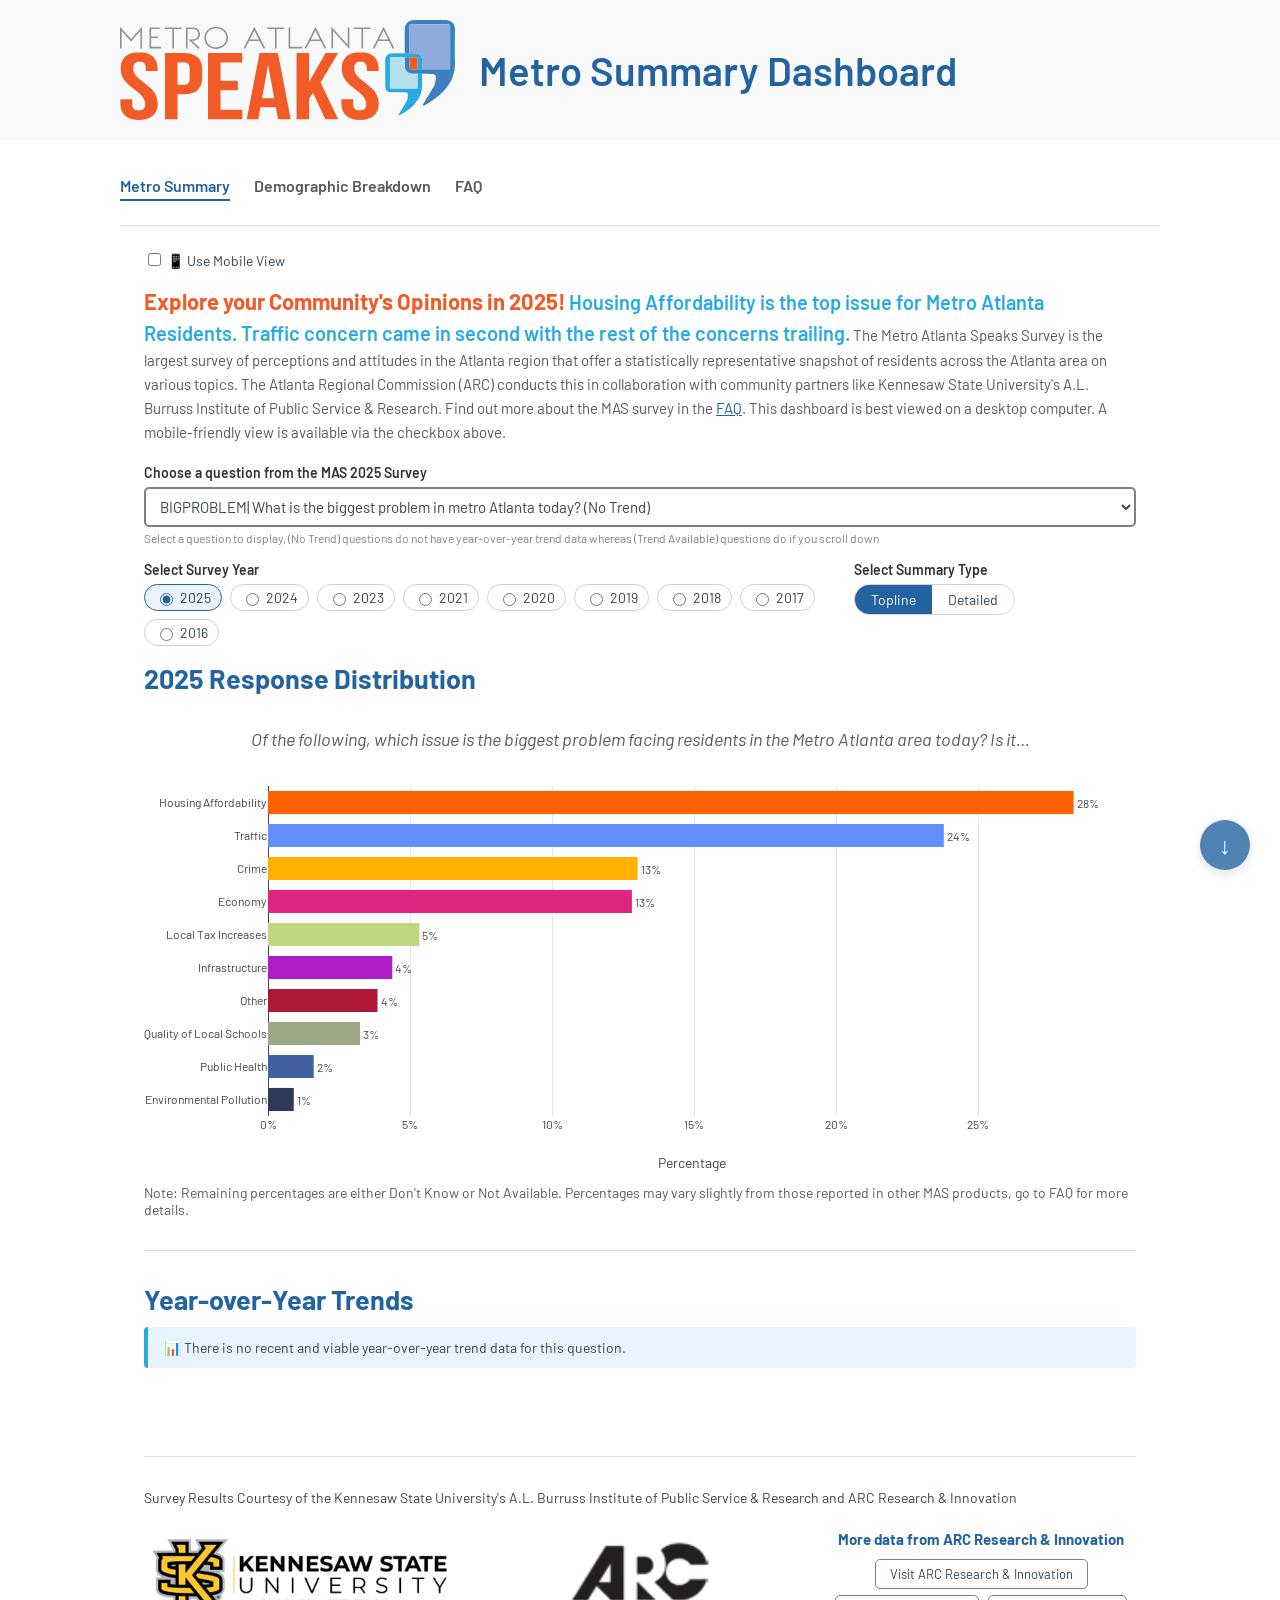
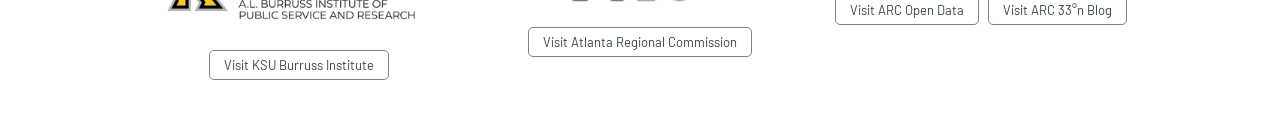
==== index.html @ c8fa8b80 "Initial hand-written static JS build of the MAS Dashboard (no Python/WASM at runtime) A third build " ====
<!doctype html>
<html lang="en">
<head>
<meta charset="utf-8">
<meta name="viewport" content="width=device-width, initial-scale=1">
<title>Metro Summary Dashboard | Metro Atlanta Speaks</title>
<link rel="icon" href="assets/metro-atl-speaks.svg">
<link rel="stylesheet" href="css/style.css">
</head>
<body>

<header class="site-header">
    <div class="site-header__inner">
        <div class="site-header__logo"><img src="assets/metro-atl-speaks.svg" alt="Metro Atlanta Speaks" width="350"></div>
        <h1 class="site-header__title">Metro Summary Dashboard</h1>
    </div>
</header>

<nav class="site-nav page-shell">
    <a href="index.html" class="active">Metro Summary</a>
    <a href="demographic_breakdown.html">Demographic Breakdown</a>
    <a href="faq.html">FAQ</a>
</nav>

<main class="page-shell">
    <div class="mobile-toggle-row">
        <label><input type="checkbox" id="mobile-toggle"> 📱 Use Mobile View</label>
    </div>

    <div class="intro-blurb">
        <span class="headline">Explore your Community's Opinions in 2025!</span>
        <span class="subline">Housing Affordability is the top issue for Metro Atlanta Residents. Traffic concern came in second with the rest of the concerns trailing.</span>
        <span class="fineprint">
            The Metro Atlanta Speaks Survey is the largest survey
            of perceptions and attitudes in the Atlanta region that offer a statistically representative snapshot of residents
            across the Atlanta area on various topics. The Atlanta Regional Commission (ARC) conducts this in collaboration with
            community partners like Kennesaw State University's A.L. Burruss Institute of Public Service &amp; Research. Find out more about
            the MAS survey in the <a href="faq.html">FAQ</a>.
            This dashboard is best viewed on a desktop computer. A mobile-friendly view is available via the checkbox above.
        </span>
    </div>

    <div class="question-select-wrap" id="question-picker-container"></div>

    <div class="controls-row">
        <div class="controls-row__years">
            <span class="field-label">Select Survey Year</span>
            <div id="year-radio-group" class="year-radio-group"></div>
        </div>
        <div class="controls-row__mode">
            <span class="field-label">Select Summary Type</span>
            <div id="mode-pills" class="mode-pills"></div>
        </div>
    </div>

    <h2 class="section-heading" id="response-dist-heading"></h2>
    <div id="response-dist-container"></div>
    <div class="section-caption">
        Note: Remaining percentages are either Don't Know or Not Available.
        Percentages may vary slightly from those reported in other MAS products, go to FAQ for more details.
    </div>

    <hr class="section-divider">

    <h2 class="section-heading">Year-over-Year Trends</h2>
    <div id="trend-container"></div>
</main>

<footer class="site-footer page-shell">
    <hr class="section-divider">
    <div class="site-footer__credit">
        Survey Results Courtesy of the Kennesaw State University's A.L. Burruss Institute of Public Service &amp; Research and ARC Research &amp; Innovation
    </div>
    <div class="site-footer__logos">
        <div class="site-footer__col">
            <img src="assets/Fw_ltnUt_400x400.png" alt="KSU Burruss Institute" width="300">
            <div><a class="link-button" href="https://www.kennesaw.edu/external-affairs/burruss-institute/index.php" target="_blank" rel="noopener">Visit KSU Burruss Institute</a></div>
        </div>
        <div class="site-footer__col">
            <img src="assets/arc-logo-black-trans.png" alt="Atlanta Regional Commission" width="200">
            <div><a class="link-button" href="https://atlantaregional.org/" target="_blank" rel="noopener">Visit Atlanta Regional Commission</a></div>
        </div>
        <div class="site-footer__col">
            <div class="site-footer__more-data">More data from ARC Research &amp; Innovation</div>
            <div>
                <a class="link-button" href="https://atlantaregional.org/what-we-do/research-and-data/" target="_blank" rel="noopener">Visit ARC Research &amp; Innovation</a>
                <a class="link-button" href="https://opendata.atlantaregional.org/" target="_blank" rel="noopener">Visit ARC Open Data</a>
                <a class="link-button" href="https://33n.atlantaregional.com/" target="_blank" rel="noopener">Visit ARC 33°n Blog</a>
            </div>
        </div>
    </div>
</footer>

<div class="scroll-indicator"></div>

<script src="https://cdn.plot.ly/plotly-2.35.2.min.js"></script>
<script src="js/data.js"></script>
<script src="js/state.js"></script>
<script src="js/charts.js"></script>
<script src="js/mobileViews.js"></script>
<script src="js/main.js"></script>
<script src="js/metroSummary.js"></script>
</body>
</html>
---- css/style.css ----
/* Shared site-wide styles -- ported from MAS_Dashboard_App/lib/chrome.py's
   injected <style> block and lib/mobile_views.py's inline HTML styles (the
   mobile card/list styles are reproduced here as real CSS classes instead
   of being generated as inline `style="..."` per element in JS, a
   simplification available here that Streamlit's markdown-based rendering
   didn't have). Colors/spacing/fonts are the same hand-tuned values as the
   server app; nothing here is a redesign. */

@import url('https://fonts.googleapis.com/css2?family=Barlow:wght@400;500;600;700&display=swap');

:root {
    --font-family: 'Barlow', sans-serif;
    --text-color: #36454F;       /* forced light-theme text color, matches .streamlit/config.toml */
    --bg-color: #ffffff;
    --heading-blue: #2364a0;     /* section headings: "Response Distribution", "Year-over-Year Trends", etc. */
    --title-font-color: #59595b; /* chart title / caption muted gray */
    --label-color: #333333;
    --track-color: #ececec;
    --border-gray: #808080;
    --grid-color: #e5e5e5;
    --header-bg: #f9f9f9;
}

* {
    box-sizing: border-box;
}

html, body {
    margin: 0;
    padding: 0;
    font-family: var(--font-family);
    color: var(--text-color);
    background: var(--bg-color);
}

a {
    color: var(--heading-blue);
}

.page-shell {
    max-width: 65rem;
    margin: 0 auto;
    padding: 0 1.5rem 3rem;
}

/* Demographic Breakdown ran a slightly wider column (68rem vs 65rem) in
   the server app -- preserved exactly, not unified. */
.page-shell--wide {
    max-width: 68rem;
}

/* --- Header --- */
.site-header {
    background-color: var(--header-bg);
    padding: 20px 0;
    margin-bottom: 1.5rem;
}

.site-header__inner {
    max-width: 68rem;
    margin: 0 auto;
    padding: 0 1.5rem;
    display: flex;
    align-items: center;
    gap: 1.5rem;
}

.site-header__logo img {
    height: 100px;
    width: auto;
    display: block;
}

.site-header__title {
    color: var(--heading-blue);
    font-size: 40px;
    font-weight: 600;
    margin: 0;
}

/* --- Nav --- */
.site-nav {
    display: flex;
    gap: 1.5rem;
    padding: 0.75rem 0 1.5rem;
    border-bottom: 1px solid #e0e0e0;
    margin-bottom: 1.5rem;
    flex-wrap: wrap;
}

.site-nav a {
    text-decoration: none;
    font-size: 16px;
    font-weight: 600;
    color: var(--title-font-color);
    padding-bottom: 4px;
    border-bottom: 2px solid transparent;
}

.site-nav a:hover {
    color: var(--heading-blue);
}

.site-nav a.active {
    color: var(--heading-blue);
    border-bottom-color: var(--heading-blue);
}

/* --- Intro blurb (Metro Summary only) --- */
.intro-blurb {
    line-height: 1.5;
    margin-bottom: 1.25rem;
}

.intro-blurb .headline {
    color: #F15B29;
    font-size: 22px;
    font-weight: bold;
}

.intro-blurb .subline {
    color: #29ABE2;
    font-size: 20px;
    font-weight: 600;
}

.intro-blurb .fineprint {
    color: var(--title-font-color);
    font-size: 15px;
    font-weight: 400;
}

/* --- Section headings --- */
.section-heading {
    color: var(--heading-blue);
    font-size: 27px;
    font-weight: bold;
    margin: 0 0 0.75rem;
}

.section-divider {
    border: none;
    border-top: 1px solid #e0e0e0;
    margin: 2rem 0;
}

.section-caption {
    color: var(--title-font-color);
    font-size: 14px;
    margin-top: 0.5rem;
}

.info-box {
    background: #e7f3fe;
    border-left: 4px solid #29ABE2;
    padding: 0.75rem 1rem;
    border-radius: 4px;
    font-size: 14px;
    margin-top: 0.75rem;
}

.warning-box {
    background: #fff6e5;
    border-left: 4px solid #eda100;
    padding: 0.75rem 1rem;
    border-radius: 4px;
    font-size: 14px;
    margin-top: 0.75rem;
}

.tip-box {
    font-size: 15px;
    margin-top: 0.75rem;
}

/* --- Controls row: question picker, year radio, Topline/Detailed pill --- */
.controls-row {
    display: flex;
    gap: 1.5rem;
    align-items: flex-start;
    margin-bottom: 1rem;
    flex-wrap: wrap;
}

.controls-row__years {
    flex: 3 1 320px;
}

.controls-row__mode {
    flex: 1 1 160px;
}

.field-label {
    font-size: 14px;
    font-weight: 600;
    color: var(--label-color);
    margin-bottom: 6px;
    display: block;
}

.question-select-wrap {
    margin-bottom: 1rem;
}

select.question-select {
    width: 100%;
    font-family: var(--font-family);
    font-size: 15px;
    padding: 8px 10px;
    border: 2px solid var(--border-gray);
    border-radius: 5px;
    background: white;
    color: var(--text-color);
}

.field-help {
    font-size: 12px;
    color: #808080;
    margin-top: 4px;
}

/* Year radio, rendered as a horizontal pill group (matches st.radio(horizontal=True)) */
.year-radio-group {
    display: flex;
    gap: 0.5rem;
    flex-wrap: wrap;
}

.year-radio-group label {
    display: inline-flex;
    align-items: center;
    gap: 4px;
    font-size: 14px;
    padding: 4px 10px;
    border: 1px solid #cfcfcf;
    border-radius: 16px;
    cursor: pointer;
    user-select: none;
}

.year-radio-group input[type="radio"] {
    accent-color: var(--heading-blue);
}

.year-radio-group label.selected {
    border-color: var(--heading-blue);
    background: #eaf3fb;
}

/* Topline/Detailed pill selector (mirrors st.pills) */
.mode-pills {
    display: inline-flex;
    border: 1px solid #cfcfcf;
    border-radius: 20px;
    overflow: hidden;
}

.mode-pills button {
    font-family: var(--font-family);
    font-size: 14px;
    padding: 6px 16px;
    border: none;
    background: white;
    color: var(--text-color);
    cursor: pointer;
}

.mode-pills button.selected {
    background: var(--heading-blue);
    color: white;
}

/* Demographic segmented control (mirrors st.segmented_control) */
.demo-segmented {
    display: flex;
    flex-wrap: wrap;
    gap: 6px;
    margin: 1rem 0;
}

.demo-segmented button {
    font-family: var(--font-family);
    font-size: 13px;
    padding: 6px 14px;
    border: 1px solid #cfcfcf;
    border-radius: 16px;
    background: white;
    color: var(--text-color);
    cursor: pointer;
}

.demo-segmented button.selected {
    background: var(--heading-blue);
    border-color: var(--heading-blue);
    color: white;
}

/* --- Chart container --- */
.chart-container {
    width: 100%;
}

/* --- Mobile: label-above-bar rows (ported from mobile_views._bar_row_html) --- */
.bar-row {
    margin-bottom: 14px;
}

.bar-row__label {
    font-size: 14px;
    color: var(--label-color);
    margin-bottom: 4px;
    line-height: 1.35;
}

.bar-row__track-wrap {
    display: flex;
    align-items: center;
    gap: 8px;
}

.bar-row__track {
    flex: 1 1 auto;
    background: var(--track-color);
    border-radius: 4px;
    height: 16px;
    overflow: hidden;
}

.bar-row__fill {
    height: 100%;
    border-radius: 4px;
}

.bar-row__pct {
    flex: 0 0 auto;
    font-size: 13px;
    font-weight: 600;
    color: var(--label-color);
    min-width: 36px;
    text-align: right;
}

/* Mobile topline list title (mirrors render_response_bar_list's italic caption) */
.mobile-topline-title {
    font-style: italic;
    color: var(--title-font-color);
    font-size: 16px;
    margin-bottom: 16px;
}

/* --- Mobile demographic cards (ported from mobile_views.render_demographic_card_list) --- */
.demo-card-heading {
    font-weight: 600;
    color: var(--heading-blue);
    font-size: 19px;
    line-height: 1.3;
}

.demo-card-subtitle {
    color: var(--title-font-color);
    font-size: 15px;
    margin-top: 4px;
    margin-bottom: 14px;
}

.demo-card {
    border: 1px solid #e0e0e0;
    border-radius: 8px;
    padding: 12px 14px;
    margin-bottom: 8px;
}

.demo-card.selected {
    border: 2px solid var(--title-font-color);
}

.demo-card__header {
    font-weight: 600;
    font-size: 15px;
    color: var(--label-color);
    margin-bottom: 10px;
}

.demo-card__button {
    width: 100%;
    font-family: var(--font-family);
    font-size: 14px;
    padding: 8px 10px;
    margin-top: 6px;
    border: 1px solid var(--heading-blue);
    border-radius: 5px;
    background: white;
    color: var(--heading-blue);
    cursor: pointer;
}

.demo-card__button:hover {
    background: #eaf3fb;
}

/* --- Mobile question picker (ported from mobile_views.render_question_picker) --- */
.mobile-qpicker {
    border: 1px solid #cfcfcf;
    border-radius: 6px;
    margin-bottom: 1rem;
}

.mobile-qpicker__summary {
    padding: 10px 12px;
    cursor: pointer;
    font-weight: 600;
    font-size: 14px;
    list-style: none;
}

.mobile-qpicker__summary::-webkit-details-marker {
    display: none;
}

.mobile-qpicker__body {
    padding: 0 12px 12px;
}

.mobile-qpicker__caption {
    font-size: 12px;
    color: #808080;
    margin-bottom: 6px;
}

.mobile-qpicker__option {
    width: 100%;
    text-align: left;
    font-family: var(--font-family);
    font-size: 14px;
    padding: 8px 10px;
    margin-bottom: 4px;
    border: 1px solid #e0e0e0;
    border-radius: 5px;
    background: white;
    color: var(--text-color);
    cursor: pointer;
}

.mobile-qpicker__option:disabled {
    background: #eaf3fb;
    border-color: var(--heading-blue);
    color: var(--heading-blue);
    cursor: default;
}

/* --- Mobile display-mode toggle --- */
.mobile-toggle-row {
    display: flex;
    align-items: center;
    gap: 8px;
    margin-bottom: 1rem;
    font-size: 14px;
}

/* --- Footer --- */
.site-footer {
    margin-top: 2.5rem;
}

.site-footer__credit {
    font-size: 14px;
    color: var(--text-color);
    margin-bottom: 1.5rem;
}

.site-footer__logos {
    display: flex;
    gap: 2rem;
    flex-wrap: wrap;
    justify-content: space-between;
}

.site-footer__col {
    flex: 1 1 220px;
    text-align: center;
}

.site-footer__col img {
    max-width: 100%;
    height: auto;
    margin-bottom: 0.75rem;
}

.link-button {
    display: inline-block;
    font-family: var(--font-family);
    font-size: 13px;
    padding: 6px 14px;
    margin: 3px;
    border: 1px solid var(--border-gray);
    border-radius: 5px;
    background: white;
    color: var(--text-color);
    text-decoration: none;
    cursor: pointer;
}

.link-button:hover {
    background: #f2f2f2;
}

.site-footer__more-data {
    color: var(--heading-blue);
    font-size: 15px;
    font-weight: bold;
    margin-bottom: 0.5rem;
}

/* --- Scroll indicator (purely decorative in the server app too -- the CSS
   rule shipped on every page, but no click handler was ever wired to it
   there either; ported as-is rather than "fixing" pre-existing dead code) --- */
.scroll-indicator {
    position: fixed;
    bottom: 30px;
    right: 30px;
    width: 50px;
    height: 50px;
    background-color: #2364a0;
    border-radius: 50%;
    display: flex;
    align-items: center;
    justify-content: center;
    z-index: 1000;
    box-shadow: 0 4px 12px rgba(0, 0, 0, 0.15);
    opacity: 0.8;
}

.scroll-indicator::before {
    content: "\2193";
    color: white;
    font-size: 24px;
    font-weight: bold;
}

/* --- FAQ page --- */
.faq-item {
    border: 1px solid #e0e0e0;
    border-radius: 6px;
    margin-bottom: 10px;
}

.faq-item__summary {
    padding: 12px 14px;
    cursor: pointer;
    font-weight: 600;
    font-size: 15px;
    list-style: none;
}

.faq-item__summary::-webkit-details-marker {
    display: none;
}

.faq-item__body {
    padding: 0 14px 14px;
    font-size: 14px;
    line-height: 1.6;
    white-space: pre-line;
}

/* --- Loading / empty states --- */
.loading-note {
    color: var(--title-font-color);
    font-size: 14px;
    padding: 2rem 0;
}

@media (max-width: 768px) {
    .site-header__logo img {
        height: 60px;
    }
    .site-header__title {
        font-size: 26px;
    }
    .page-shell, .page-shell--wide {
        padding: 0 1rem 2rem;
    }
    .site-footer__logos {
        flex-direction: column;
    }
}
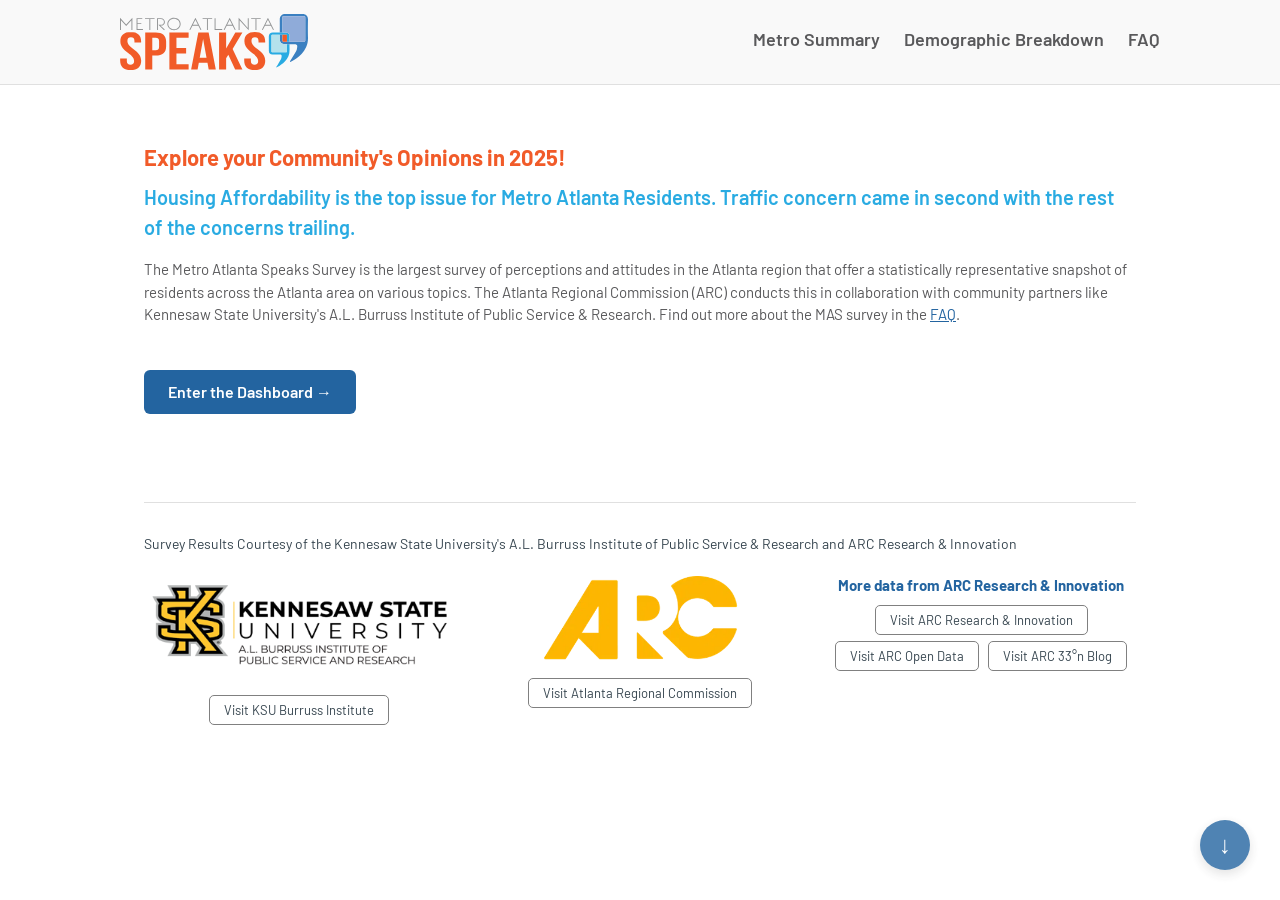
==== commit 93e19b4a: "first iteration launch test" ====
--- a/index.html
+++ b/index.html
@@ -3,7 +3,7 @@
 <head>
 <meta charset="utf-8">
 <meta name="viewport" content="width=device-width, initial-scale=1">
-<title>Metro Summary Dashboard | Metro Atlanta Speaks</title>
+<title>Metro Atlanta Speaks</title>
 <link rel="icon" href="assets/metro-atl-speaks.svg">
 <link rel="stylesheet" href="css/style.css">
 </head>
@@ -11,22 +11,18 @@
 
 <header class="site-header">
     <div class="site-header__inner">
-        <div class="site-header__logo"><img src="assets/metro-atl-speaks.svg" alt="Metro Atlanta Speaks" width="350"></div>
-        <h1 class="site-header__title">Metro Summary Dashboard</h1>
+        <a class="site-header__logo" href="index.html"><img src="assets/metro-atl-speaks.svg" alt="Metro Atlanta Speaks" width="350"></a>
+        <input type="checkbox" id="nav-toggle" class="nav-toggle-checkbox">
+        <label for="nav-toggle" class="nav-toggle-btn" aria-label="Open menu"><span></span><span></span><span></span></label>
+        <nav class="site-nav">
+            <a href="metro_summary.html">Metro Summary</a>
+            <a href="demographic_breakdown.html">Demographic Breakdown</a>
+            <a href="faq.html">FAQ</a>
+        </nav>
     </div>
 </header>
 
-<nav class="site-nav page-shell">
-    <a href="index.html" class="active">Metro Summary</a>
-    <a href="demographic_breakdown.html">Demographic Breakdown</a>
-    <a href="faq.html">FAQ</a>
-</nav>
-
-<main class="page-shell">
-    <div class="mobile-toggle-row">
-        <label><input type="checkbox" id="mobile-toggle"> 📱 Use Mobile View</label>
-    </div>
-
+<main class="page-shell splash-shell">
     <div class="intro-blurb">
         <span class="headline">Explore your Community's Opinions in 2025!</span>
         <span class="subline">Housing Affordability is the top issue for Metro Atlanta Residents. Traffic concern came in second with the rest of the concerns trailing.</span>
@@ -35,35 +31,11 @@
             of perceptions and attitudes in the Atlanta region that offer a statistically representative snapshot of residents
             across the Atlanta area on various topics. The Atlanta Regional Commission (ARC) conducts this in collaboration with
             community partners like Kennesaw State University's A.L. Burruss Institute of Public Service &amp; Research. Find out more about
-            the MAS survey in the <a href="faq.html">FAQ</a>.
-            This dashboard is best viewed on a desktop computer. A mobile-friendly view is available via the checkbox above.
+            the MAS survey in the <a href="faq.html">FAQ</a>.<span id="splash-mobile-note"></span>
         </span>
     </div>
 
-    <div class="question-select-wrap" id="question-picker-container"></div>
-
-    <div class="controls-row">
-        <div class="controls-row__years">
-            <span class="field-label">Select Survey Year</span>
-            <div id="year-radio-group" class="year-radio-group"></div>
-        </div>
-        <div class="controls-row__mode">
-            <span class="field-label">Select Summary Type</span>
-            <div id="mode-pills" class="mode-pills"></div>
-        </div>
-    </div>
-
-    <h2 class="section-heading" id="response-dist-heading"></h2>
-    <div id="response-dist-container"></div>
-    <div class="section-caption">
-        Note: Remaining percentages are either Don't Know or Not Available.
-        Percentages may vary slightly from those reported in other MAS products, go to FAQ for more details.
-    </div>
-
-    <hr class="section-divider">
-
-    <h2 class="section-heading">Year-over-Year Trends</h2>
-    <div id="trend-container"></div>
+    <a class="splash-cta" href="metro_summary.html">Enter the Dashboard &rarr;</a>
 </main>
 
 <footer class="site-footer page-shell">
@@ -77,7 +49,7 @@
             <div><a class="link-button" href="https://www.kennesaw.edu/external-affairs/burruss-institute/index.php" target="_blank" rel="noopener">Visit KSU Burruss Institute</a></div>
         </div>
         <div class="site-footer__col">
-            <img src="assets/arc-logo-black-trans.png" alt="Atlanta Regional Commission" width="200">
+            <img src="assets/arc-logo-yellow-trans.png" alt="Atlanta Regional Commission" width="200">
             <div><a class="link-button" href="https://atlantaregional.org/" target="_blank" rel="noopener">Visit Atlanta Regional Commission</a></div>
         </div>
         <div class="site-footer__col">
@@ -91,14 +63,10 @@
     </div>
 </footer>
 
-<div class="scroll-indicator"></div>
+<button type="button" class="scroll-indicator" aria-label="Scroll down"></button>
 
-<script src="https://cdn.plot.ly/plotly-2.35.2.min.js"></script>
-<script src="js/data.js"></script>
 <script src="js/state.js"></script>
-<script src="js/charts.js"></script>
-<script src="js/mobileViews.js"></script>
-<script src="js/main.js"></script>
-<script src="js/metroSummary.js"></script>
+<script src="js/splash.js"></script>
+<script src="js/scrollIndicator.js"></script>
 </body>
 </html>
--- a/css/style.css
+++ b/css/style.css
@@ -19,6 +19,8 @@
     --border-gray: #808080;
     --grid-color: #e5e5e5;
     --header-bg: #f9f9f9;
+    --card-bg: #f9f6f0;          /* off-white chart-card background */
+    --card-border: #efe9db;
 }
 
 * {
@@ -49,10 +51,14 @@
     max-width: 68rem;
 }
 
-/* --- Header --- */
+/* --- Header: logo and nav share one bar, like a typical webpage header.
+   The page's own heading (e.g. "Metro Summary Dashboard") lives in the
+   content area below as .page-title, not in this bar. --- */
 .site-header {
+    position: relative;
     background-color: var(--header-bg);
-    padding: 20px 0;
+    border-bottom: 1px solid #e0e0e0;
+    padding: 14px 0;
     margin-bottom: 1.5rem;
 }
 
@@ -62,35 +68,53 @@
     padding: 0 1.5rem;
     display: flex;
     align-items: center;
-    gap: 1.5rem;
+    justify-content: space-between;
+    gap: 1rem 1.5rem;
+    flex-wrap: wrap;
+}
+
+.site-header__logo {
+    display: inline-flex;
 }
 
 .site-header__logo img {
-    height: 100px;
+    height: 56px;
     width: auto;
     display: block;
 }
 
-.site-header__title {
+/* --- Nav (sits inline with the logo inside .site-header__inner on
+   desktop; becomes a hamburger-triggered dropdown on mobile -- see the
+   max-width:768px block below). The checkbox/label pair is a pure-CSS
+   toggle (no JS): the checkbox is invisible, the label is the visible
+   hamburger button, and `:checked ~ .site-nav` reveals the panel. This
+   keeps the menu working even on faq.html, which loads no JS at all. --- */
+.nav-toggle-checkbox {
+    display: none;
+}
+
+.nav-toggle-btn {
+    display: none;
+}
+
+.site-nav {
+    display: flex;
+    gap: 1.5rem;
+    flex-wrap: wrap;
+}
+
+/* --- Page title (moved out of the header bar; renders below it, at the
+   top of each page's own content area) --- */
+.page-title {
     color: var(--heading-blue);
-    font-size: 40px;
+    font-size: 34px;
     font-weight: 600;
-    margin: 0;
-}
-
-/* --- Nav --- */
-.site-nav {
-    display: flex;
-    gap: 1.5rem;
-    padding: 0.75rem 0 1.5rem;
-    border-bottom: 1px solid #e0e0e0;
-    margin-bottom: 1.5rem;
-    flex-wrap: wrap;
+    margin: 0 0 1.25rem;
 }
 
 .site-nav a {
     text-decoration: none;
-    font-size: 16px;
+    font-size: 18px;
     font-weight: 600;
     color: var(--title-font-color);
     padding-bottom: 4px;
@@ -106,25 +130,33 @@
     border-bottom-color: var(--heading-blue);
 }
 
-/* --- Intro blurb (Metro Summary only) --- */
+/* --- Intro blurb (splash page only): headline / subline / fineprint each
+   get their own line instead of running together as one paragraph, so
+   the hierarchy (hook -> key stat -> supporting detail) actually reads
+   as one. --- */
 .intro-blurb {
     line-height: 1.5;
     margin-bottom: 1.25rem;
 }
 
 .intro-blurb .headline {
+    display: block;
     color: #F15B29;
     font-size: 22px;
     font-weight: bold;
 }
 
 .intro-blurb .subline {
+    display: block;
+    margin-top: 0.5rem;
     color: #29ABE2;
     font-size: 20px;
     font-weight: 600;
 }
 
 .intro-blurb .fineprint {
+    display: block;
+    margin-top: 1rem;
     color: var(--title-font-color);
     font-size: 15px;
     font-weight: 400;
@@ -145,7 +177,7 @@
 }
 
 .section-caption {
-    color: var(--title-font-color);
+    color: #8a8a8a;
     font-size: 14px;
     margin-top: 0.5rem;
 }
@@ -183,16 +215,20 @@
 }
 
 .controls-row__years {
-    flex: 3 1 320px;
-}
-
+    flex: 1 1 320px;
+}
+
+/* Sized to its own content (not stretched) so the year pills get all the
+   leftover row width instead of splitting it evenly -- pushes this
+   column to sit further right, with just enough room for the pill toggle
+   itself, which lets a full year range (e.g. 2016-2025) fit on one line. */
 .controls-row__mode {
-    flex: 1 1 160px;
+    flex: 0 0 auto;
 }
 
 .field-label {
     font-size: 14px;
-    font-weight: 600;
+    font-weight: 500;
     color: var(--label-color);
     margin-bottom: 6px;
     display: block;
@@ -202,49 +238,209 @@
     margin-bottom: 1rem;
 }
 
-select.question-select {
+/* --- Custom desktop question picker (questionPicker.js) -- replaces a
+   native <select> so the category badge, question text, and trend label
+   can each be individually colored/styled, which no browser allows
+   inside a native <option>. The closed button and every option row share
+   one 3-column grid, so all three pieces start at the same x position
+   everywhere, closed state included. --- */
+.qpicker {
+    position: relative;
+}
+
+.qpicker__button {
+    display: flex;
+    align-items: center;
+    justify-content: space-between;
+    gap: 10px;
     width: 100%;
     font-family: var(--font-family);
-    font-size: 15px;
     padding: 8px 10px;
     border: 2px solid var(--border-gray);
     border-radius: 5px;
     background: white;
     color: var(--text-color);
-}
-
-.field-help {
-    font-size: 12px;
-    color: #808080;
-    margin-top: 4px;
-}
-
-/* Year radio, rendered as a horizontal pill group (matches st.radio(horizontal=True)) */
-.year-radio-group {
-    display: flex;
-    gap: 0.5rem;
-    flex-wrap: wrap;
-}
-
-.year-radio-group label {
+    cursor: pointer;
+    text-align: left;
+}
+
+.qpicker__button-row,
+.qpicker__option {
+    display: grid;
+    grid-template-columns: 150px 1fr 118px;
+    align-items: center;
+    column-gap: 10px;
+    width: 100%;
+}
+
+.qpicker__chevron {
+    flex: 0 0 auto;
+    font-size: 11px;
+    color: var(--title-font-color);
+}
+
+.qpicker__panel {
+    position: absolute;
+    top: calc(100% + 4px);
+    left: 0;
+    right: 0;
+    max-height: 420px;
+    overflow-y: auto;
+    background: white;
+    border: 1px solid #cfcfcf;
+    border-radius: 6px;
+    box-shadow: 0 8px 24px rgba(0, 0, 0, 0.15);
+    z-index: 500;
+    padding: 4px;
+}
+
+.qpicker__option {
+    font-family: var(--font-family);
+    padding: 8px;
+    border: none;
+    border-radius: 5px;
+    background: none;
+    color: var(--text-color);
+    cursor: pointer;
+    text-align: left;
+}
+
+.qpicker__option:hover,
+.qpicker__option:focus {
+    background: #eaf3fb;
+    outline: none;
+}
+
+.qpicker__option.selected {
+    background: #eaf3fb;
+}
+
+.qpicker-category {
     display: inline-flex;
     align-items: center;
     gap: 4px;
+    width: fit-content;
+    max-width: 100%;
+    font-size: 12px;
+    font-weight: 700;
+    letter-spacing: 0.01em;
+    padding: 3px 8px;
+    border-radius: 10px;
+    white-space: nowrap;
+    overflow: hidden;
+    text-overflow: ellipsis;
+}
+
+.qpicker-question {
+    font-size: 14px;
+    color: var(--text-color);
+    line-height: 1.35;
+}
+
+.qpicker-trend {
+    font-size: 12px;
+    text-align: right;
+    white-space: nowrap;
+}
+
+.qpicker-trend--available {
+    color: #15803d;
+    font-weight: 600;
+}
+
+.qpicker-trend--none {
+    color: #9ca3af;
+    font-style: italic;
+}
+
+/* --- Inline help tooltip: a small "?" icon next to a field label whose
+   hover/focus popup carries the text Streamlit used to show via each
+   widget's `help=` parameter (a native little (?) affordance next to the
+   label, no static caption taking up permanent page space). --- */
+.help-icon {
+    position: relative;
+    display: inline-flex;
+    align-items: center;
+    justify-content: center;
+    width: 15px;
+    height: 15px;
+    margin-left: 6px;
+    border-radius: 50%;
+    background: #b0b0b0;
+    color: white;
+    font-size: 10px;
+    font-weight: 700;
+    line-height: 1;
+    cursor: help;
+    vertical-align: middle;
+}
+
+.help-icon:hover,
+.help-icon:focus {
+    background: var(--heading-blue);
+    outline: none;
+}
+
+.help-icon__tooltip {
+    display: none;
+    position: absolute;
+    left: 50%;
+    bottom: calc(100% + 8px);
+    transform: translateX(-50%);
+    width: max-content;
+    max-width: 260px;
+    background: #333333;
+    color: white;
+    font-size: 12px;
+    font-weight: 400;
+    line-height: 1.45;
+    text-align: left;
+    padding: 8px 10px;
+    border-radius: 6px;
+    box-shadow: 0 4px 14px rgba(0, 0, 0, 0.25);
+    z-index: 500;
+    pointer-events: none;
+}
+
+.help-icon__tooltip::after {
+    content: "";
+    position: absolute;
+    top: 100%;
+    left: 50%;
+    transform: translateX(-50%);
+    border: 5px solid transparent;
+    border-top-color: #333333;
+}
+
+.help-icon:hover .help-icon__tooltip,
+.help-icon:focus .help-icon__tooltip {
+    display: block;
+}
+
+/* Year selector -- plain colored buttons, same look as .demo-segmented's
+   demographic buttons (solid blue when selected) rather than radio
+   inputs inside pill-shaped labels. */
+.year-radio-group {
+    display: flex;
+    gap: 0.5rem;
+    flex-wrap: wrap;
+}
+
+.year-radio-group button {
+    font-family: var(--font-family);
     font-size: 14px;
     padding: 4px 10px;
     border: 1px solid #cfcfcf;
     border-radius: 16px;
-    cursor: pointer;
-    user-select: none;
-}
-
-.year-radio-group input[type="radio"] {
-    accent-color: var(--heading-blue);
-}
-
-.year-radio-group label.selected {
+    background: white;
+    color: var(--text-color);
+    cursor: pointer;
+}
+
+.year-radio-group button.selected {
+    background: var(--heading-blue);
     border-color: var(--heading-blue);
-    background: #eaf3fb;
+    color: white;
 }
 
 /* Topline/Detailed pill selector (mirrors st.pills) */
@@ -268,6 +464,97 @@
 .mode-pills button.selected {
     background: var(--heading-blue);
     color: white;
+}
+
+/* --- Crosstab card header row: the "Response by X Demographic (Year)"
+   heading plus the stacked/small-multiples view toggle, side by side. --- */
+.crosstab-card__header {
+    display: flex;
+    align-items: center;
+    justify-content: space-between;
+    flex-wrap: wrap;
+    gap: 0.5rem 0.75rem;
+}
+
+.crosstab-card__header .section-heading {
+    margin: 0;
+}
+
+/* A true sliding-switch look: one rounded track holding both labels, with
+   a persistent thumb element that slides between them (positioned by JS in
+   demographicBreakdown.js -- its left/width are set to match whichever
+   button is currently selected, and this transition is what makes it slide
+   rather than snap). The whole track has a single click handler (see
+   switchChartView() in demographicBreakdown.js) so clicking anywhere in it
+   -- not just precisely on the unselected label -- toggles the view, same
+   as a real switch. */
+.chart-view-toggle {
+    position: relative;
+    display: inline-flex;
+    flex: 0 0 auto;
+    gap: 2px;
+    padding: 3px;
+    background: var(--border-gray);
+    border-radius: 18px;
+    cursor: pointer;
+}
+
+.chart-view-toggle__thumb {
+    position: absolute;
+    top: 3px;
+    bottom: 3px;
+    left: 3px;
+    width: 0;
+    background: white;
+    border-radius: 15px;
+    transition: left 0.25s ease, width 0.25s ease;
+}
+
+.chart-view-toggle button {
+    position: relative;
+    z-index: 1;
+    font-family: var(--font-family);
+    font-size: 13px;
+    font-weight: 600;
+    padding: 6px 14px;
+    border: none;
+    border-radius: 15px;
+    background: transparent;
+    color: rgba(255, 255, 255, 0.85);
+    cursor: pointer;
+    transition: color 0.2s ease;
+}
+
+.chart-view-toggle button.selected {
+    color: var(--border-gray);
+}
+
+/* Crossfade + gentle scale applied to the crosstab chart when switching
+   between stacked and small-multiples (see switchChartView()). Plotly's
+   two layouts are structurally too different (one shared axis vs. N
+   independent subplot axes) to literally morph bar-by-bar, so this fakes
+   the "expanding apart" / "combining back together" feel with a fade-out
+   -> swap -> fade-in instead of an instant cut. */
+#crosstab-container {
+    transition: opacity 0.18s ease, transform 0.18s ease;
+}
+
+#crosstab-container.chart-transition-exit {
+    opacity: 0;
+    transform: scale(0.97);
+}
+
+#crosstab-container.chart-transition-enter {
+    opacity: 0;
+    transform: scale(1.03);
+}
+
+/* Small multiples can be wider than the card (one panel per response
+   category) -- scrolls horizontally within the card instead of squeezing
+   every panel down to illegibility. */
+.small-multiples-scroll {
+    overflow-x: auto;
+    padding-bottom: 6px;
 }
 
 /* Demographic segmented control (mirrors st.segmented_control) */
@@ -300,6 +587,25 @@
     width: 100%;
 }
 
+/* --- Chart card: the off-white panel behind a section's heading, its
+   chart (Plotly charts render with a transparent background so this
+   shows through -- see charts.js), and its "Note:" caption together, so
+   they read as one unit instead of the chart alone having a backdrop.
+   :empty covers containers (like #historical-container) that are
+   sometimes cleared to nothing -- an empty card would otherwise show as
+   a floating blank box. --- */
+.chart-card {
+    background: var(--card-bg);
+    border: 1px solid var(--card-border);
+    border-radius: 10px;
+    padding: 1.5rem;
+    margin-bottom: 1.5rem;
+}
+
+.chart-card:empty {
+    display: none;
+}
+
 /* --- Mobile: label-above-bar rows (ported from mobile_views._bar_row_html) --- */
 .bar-row {
     margin-bottom: 14px;
@@ -358,7 +664,8 @@
 
 .demo-card-subtitle {
     color: var(--title-font-color);
-    font-size: 15px;
+    font-style: italic;
+    font-size: 16px;
     margin-top: 4px;
     margin-bottom: 14px;
 }
@@ -408,13 +715,38 @@
 .mobile-qpicker__summary {
     padding: 10px 12px;
     cursor: pointer;
-    font-weight: 600;
     font-size: 14px;
     list-style: none;
+    display: flex;
+    align-items: center;
+    justify-content: space-between;
+    gap: 8px;
+}
+
+/* The current selection's stacked rows need to fill the row (not
+   shrink-wrap to their own content) so the chevron sits at the true
+   right edge and long question text wraps instead of getting squeezed. */
+.mobile-qpicker__summary .mobile-qpicker__option-rows {
+    flex: 1 1 auto;
+    min-width: 0;
 }
 
 .mobile-qpicker__summary::-webkit-details-marker {
     display: none;
+}
+
+/* Down-arrow affordance so this reads as a dropdown -- flips to point up
+   once expanded (details[open], native to <details>/<summary>). */
+.mobile-qpicker__summary::after {
+    content: "\25BC";
+    flex: 0 0 auto;
+    font-size: 11px;
+    color: var(--title-font-color);
+    transition: transform 0.2s ease;
+}
+
+.mobile-qpicker[open] > .mobile-qpicker__summary::after {
+    transform: rotate(180deg);
 }
 
 .mobile-qpicker__body {
@@ -432,7 +764,7 @@
     text-align: left;
     font-family: var(--font-family);
     font-size: 14px;
-    padding: 8px 10px;
+    padding: 10px;
     margin-bottom: 4px;
     border: 1px solid #e0e0e0;
     border-radius: 5px;
@@ -448,13 +780,46 @@
     cursor: default;
 }
 
-/* --- Mobile display-mode toggle --- */
-.mobile-toggle-row {
-    display: flex;
-    align-items: center;
-    gap: 8px;
-    margin-bottom: 1rem;
-    font-size: 14px;
+/* Category badge / question / trend label stacked one per line -- a
+   phone screen isn't wide enough for the desktop dropdown's fixed
+   3-column layout (questionPicker.js), so each piece gets its own row
+   instead. A flex column blockifies its children regardless of their own
+   display type, so the shared .qpicker-category/-question/-trend spans
+   (built for that grid) stack correctly here with no changes to them. */
+.mobile-qpicker__option-rows {
+    display: flex;
+    flex-direction: column;
+    gap: 4px;
+}
+
+.mobile-qpicker__option-rows .qpicker-trend {
+    text-align: left;
+}
+
+/* --- Splash page (index.html): just the intro blurb plus a CTA into the
+   dashboard. The mobile "best viewed on desktop" note used to be a
+   dismissible popup shown on the dashboard pages; it now lives inline at
+   the end of this blurb instead (see splash.js), so there's no popup
+   markup/CSS anymore. --- */
+.splash-shell {
+    padding-top: 2rem;
+}
+
+.splash-cta {
+    display: inline-block;
+    margin-top: 1.5rem;
+    font-family: var(--font-family);
+    font-size: 16px;
+    font-weight: 600;
+    padding: 12px 24px;
+    border-radius: 6px;
+    background: var(--heading-blue);
+    color: white;
+    text-decoration: none;
+}
+
+.splash-cta:hover {
+    background: #1c5488;
 }
 
 /* --- Footer --- */
@@ -511,15 +876,19 @@
     margin-bottom: 0.5rem;
 }
 
-/* --- Scroll indicator (purely decorative in the server app too -- the CSS
-   rule shipped on every page, but no click handler was ever wired to it
-   there either; ported as-is rather than "fixing" pre-existing dead code) --- */
+/* --- Scroll indicator: was purely decorative in the server app (a CSS
+   rule shipped on every page with no click handler ever wired to it
+   there); this build makes it a real button -- click scrolls the page
+   down about one screen, then it fades out and removes itself (see
+   js/scrollIndicator.js, loaded on every page). --- */
 .scroll-indicator {
     position: fixed;
     bottom: 30px;
     right: 30px;
     width: 50px;
     height: 50px;
+    border: none;
+    padding: 0;
     background-color: #2364a0;
     border-radius: 50%;
     display: flex;
@@ -528,6 +897,18 @@
     z-index: 1000;
     box-shadow: 0 4px 12px rgba(0, 0, 0, 0.15);
     opacity: 0.8;
+    cursor: pointer;
+    transition: opacity 0.3s ease, transform 0.3s ease;
+}
+
+.scroll-indicator:hover {
+    opacity: 1;
+}
+
+.scroll-indicator.is-hiding {
+    opacity: 0;
+    transform: scale(0.8);
+    pointer-events: none;
 }
 
 .scroll-indicator::before {
@@ -550,10 +931,29 @@
     font-weight: 600;
     font-size: 15px;
     list-style: none;
+    display: flex;
+    align-items: center;
+    justify-content: space-between;
+    gap: 8px;
 }
 
 .faq-item__summary::-webkit-details-marker {
     display: none;
+}
+
+/* Down-arrow affordance -- same pattern as .mobile-qpicker__summary --
+   so it's clear each question is expandable, and flips to point up once
+   a question is open (details[open], native to <details>/<summary>). */
+.faq-item__summary::after {
+    content: "\25BC";
+    flex: 0 0 auto;
+    font-size: 11px;
+    color: var(--title-font-color);
+    transition: transform 0.2s ease;
+}
+
+.faq-item[open] > .faq-item__summary::after {
+    transform: rotate(180deg);
 }
 
 .faq-item__body {
@@ -572,9 +972,9 @@
 
 @media (max-width: 768px) {
     .site-header__logo img {
-        height: 60px;
-    }
-    .site-header__title {
+        height: 42px;
+    }
+    .page-title {
         font-size: 26px;
     }
     .page-shell, .page-shell--wide {
@@ -583,4 +983,69 @@
     .site-footer__logos {
         flex-direction: column;
     }
-}
+
+    /* Hamburger button replaces the horizontal nav row, which was
+       wrapping to two lines on narrow phone screens. */
+    .nav-toggle-btn {
+        display: flex;
+        flex-direction: column;
+        justify-content: center;
+        gap: 5px;
+        width: 32px;
+        height: 32px;
+        padding: 0;
+        border: none;
+        background: none;
+        cursor: pointer;
+    }
+
+    .nav-toggle-btn span {
+        display: block;
+        height: 2px;
+        background: var(--label-color);
+        border-radius: 2px;
+        transition: transform 0.2s ease, opacity 0.2s ease;
+    }
+
+    /* Collapsed by default; opens as a dropdown panel below the header
+       bar (not pushing content down) when the checkbox is checked. */
+    .site-nav {
+        display: none;
+        position: absolute;
+        top: 100%;
+        left: 0;
+        right: 0;
+        flex-direction: column;
+        gap: 0;
+        background: var(--header-bg);
+        border-top: 1px solid #e0e0e0;
+        border-bottom: 1px solid #e0e0e0;
+        box-shadow: 0 8px 16px rgba(0, 0, 0, 0.1);
+        padding: 0.25rem 1rem;
+    }
+
+    .nav-toggle-checkbox:checked ~ .site-nav {
+        display: flex;
+    }
+
+    .site-nav a {
+        font-size: 16px;
+        padding: 0.9rem 0;
+        border-bottom: 1px solid #ececec;
+    }
+
+    .site-nav a:last-child {
+        border-bottom: none;
+    }
+
+    /* Hamburger -> X when the panel is open. */
+    .nav-toggle-checkbox:checked ~ .nav-toggle-btn span:nth-child(1) {
+        transform: translateY(7px) rotate(45deg);
+    }
+    .nav-toggle-checkbox:checked ~ .nav-toggle-btn span:nth-child(2) {
+        opacity: 0;
+    }
+    .nav-toggle-checkbox:checked ~ .nav-toggle-btn span:nth-child(3) {
+        transform: translateY(-7px) rotate(-45deg);
+    }
+}
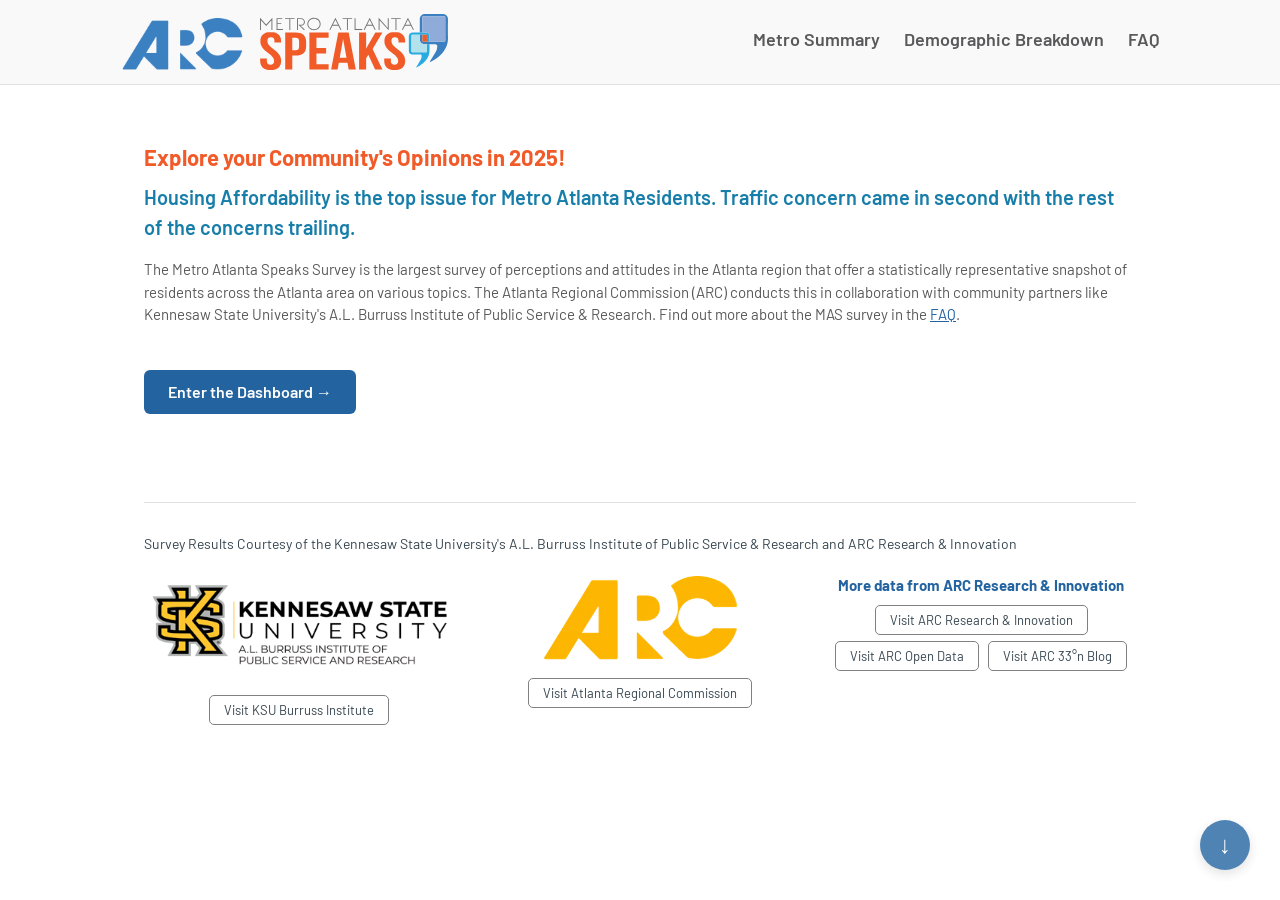
==== commit fc1274aa: "fixed bugs for tooltips, made colors accessible, and added tooltips to mobile for linecharts, added " ====
--- a/index.html
+++ b/index.html
@@ -11,7 +11,10 @@
 
 <header class="site-header">
     <div class="site-header__inner">
-        <a class="site-header__logo" href="index.html"><img src="assets/metro-atl-speaks.svg" alt="Metro Atlanta Speaks" width="350"></a>
+        <div class="site-header__brand">
+            <a class="site-header__arc-logo" href="https://atlantaregional.org/" target="_blank" rel="noopener"><img src="assets/arc-logo-blue-trans.png" alt="Atlanta Regional Commission"></a>
+            <a class="site-header__logo" href="index.html"><img src="assets/metro-atl-speaks.svg" alt="Metro Atlanta Speaks" width="350"></a>
+        </div>
         <input type="checkbox" id="nav-toggle" class="nav-toggle-checkbox">
         <label for="nav-toggle" class="nav-toggle-btn" aria-label="Open menu"><span></span><span></span><span></span></label>
         <nav class="site-nav">
--- a/css/style.css
+++ b/css/style.css
@@ -17,6 +17,26 @@
     --label-color: #333333;
     --track-color: #ececec;
     --border-gray: #808080;
+    /* WCAG 2.2 SC 1.4.3 (4.5:1): #808080 only reaches ~3.95:1 against
+       white and ~2.17:1 for white text on top of it -- this is the same
+       gray, darkened just enough (verified against the exact relative-
+       luminance formula) to clear 4.5:1 in both directions, used only
+       where --border-gray was standing in for *text* (a switch label, an
+       icon's own text) rather than a border. --border-gray itself is left
+       alone since every other place it's used is a non-text border. */
+    --accessible-gray: #757575;
+    /* WCAG 2.1/2.2 SC 1.4.11 (3:1): the light grays this was borrowing
+       (#cfcfcf, #e0e0e0) as borders on real form controls (the demographic
+       dropdown, the question-picker panel, year/mode/demographic buttons,
+       the mobile <details> disclosures) only reach ~1.3-1.6:1 against
+       white -- their boundary is essentially imperceptible. This is the
+       same gray family, darkened to clear 3:1 with margin against white,
+       --header-bg, and --card-bg alike. Only used where a light gray was
+       standing in for an interactive control's boundary -- purely
+       decorative dividers/accents (.section-divider, .chart-card,
+       .info-box's stripe, etc.) are untouched since 1.4.11 doesn't apply
+       to them. */
+    --control-border: #8d8d8d;
     --grid-color: #e5e5e5;
     --header-bg: #f9f9f9;
     --card-bg: #f9f6f0;          /* off-white chart-card background */
@@ -73,6 +93,34 @@
     flex-wrap: wrap;
 }
 
+/* Groups the ARC logo and the site's own logo together as one flex item,
+   so the pair moves/wraps as a unit against the nav links on the other
+   side of .site-header__inner's space-between. flex-end (not center): the
+   ARC logo is sized to exactly the height of the "METRO ATLANTA SPEAKS"
+   wordmark within the site logo's own SVG (measured at its actual
+   rendered bounding box, top of "METRO ATLANTA" to bottom of "SPEAKS" --
+   ~93.3% of the SVG's full viewBox height, and the wordmark's own bottom
+   happens to already land flush with the SVG's own bottom edge), so
+   bottom-aligning
+   the two logos makes the ARC logo's top and bottom land exactly on the
+   wordmark's top and bottom, without needing to know the icon's own
+   separate bounds. */
+.site-header__brand {
+    display: flex;
+    align-items: flex-end;
+    gap: 16px;
+}
+
+.site-header__arc-logo {
+    display: inline-flex;
+}
+
+.site-header__arc-logo img {
+    height: 52.25px;
+    width: auto;
+    display: block;
+}
+
 .site-header__logo {
     display: inline-flex;
 }
@@ -149,7 +197,10 @@
 .intro-blurb .subline {
     display: block;
     margin-top: 0.5rem;
-    color: #29ABE2;
+    /* #29ABE2 was ~2.6:1 on white -- fails WCAG 2.2 SC 1.4.3 even under
+       the large-text 3:1 allowance. Darkened to #177da9 (~4.6:1), same
+       hue. */
+    color: #177da9;
     font-size: 20px;
     font-weight: 600;
 }
@@ -177,7 +228,11 @@
 }
 
 .section-caption {
-    color: #8a8a8a;
+    /* #8a8a8a was ~3.2:1 on --card-bg -- fails WCAG 2.2 SC 1.4.3 (4.5:1).
+       Reuses --title-font-color (already used for chart titles/subtitles,
+       already verified at ~6.5:1 on --card-bg) for a bit more contrast
+       than the minimum fix needed. */
+    color: var(--title-font-color);
     font-size: 14px;
     margin-top: 0.5rem;
 }
@@ -216,6 +271,24 @@
 
 .controls-row__years {
     flex: 1 1 320px;
+}
+
+.controls-row__demographic {
+    flex: 0 0 auto;
+    margin-right: 1.5rem;
+}
+
+.demo-select {
+    display: block;
+    font-family: var(--font-family);
+    font-size: 14px;
+    padding: 8px 32px 8px 12px;
+    border: 1px solid var(--control-border);
+    border-radius: 8px;
+    background: white;
+    color: var(--text-color);
+    cursor: pointer;
+    min-width: 190px;
 }
 
 /* Sized to its own content (not stretched) so the year pills get all the
@@ -287,7 +360,7 @@
     max-height: 420px;
     overflow-y: auto;
     background: white;
-    border: 1px solid #cfcfcf;
+    border: 1px solid var(--control-border);
     border-radius: 6px;
     box-shadow: 0 8px 24px rgba(0, 0, 0, 0.15);
     z-index: 500;
@@ -305,10 +378,20 @@
     text-align: left;
 }
 
-.qpicker__option:hover,
+.qpicker__option:hover {
+    background: #eaf3fb;
+}
+
+/* WCAG 2.1/2.2 SC 1.4.11 (3:1): removing the outline and relying only on
+   the #eaf3fb tint above left keyboard focus almost invisible (~1.1:1
+   against the panel's white background) -- fine as a mouse-hover cue,
+   nowhere near enough as the *only* indicator of which option is
+   focused. Keyboard focus gets its own real outline (~6.2:1) on top of
+   the same tint, rather than just the tint alone. */
 .qpicker__option:focus {
     background: #eaf3fb;
-    outline: none;
+    outline: 2px solid var(--heading-blue);
+    outline-offset: -2px;
 }
 
 .qpicker__option.selected {
@@ -344,12 +427,19 @@
 }
 
 .qpicker-trend--available {
-    color: #15803d;
+    /* #15803d was ~4.47:1 on the option-row hover/selected background
+       (#eaf3fb) -- just under WCAG 2.2 SC 1.4.3's 4.5:1. Darkened
+       fractionally to #157e3c (~4.6:1), imperceptibly different. */
+    color: #157e3c;
     font-weight: 600;
 }
 
 .qpicker-trend--none {
-    color: #9ca3af;
+    /* #9ca3af was ~2.3-2.5:1 depending on background -- fails WCAG 2.2 SC
+       1.4.3 (4.5:1). Darkened to #656e7d, which clears 4.6:1 against
+       both backgrounds it appears on (white and the hover/selected
+       #eaf3fb). */
+    color: #656e7d;
     font-style: italic;
 }
 
@@ -366,7 +456,9 @@
     height: 15px;
     margin-left: 6px;
     border-radius: 50%;
-    background: #b0b0b0;
+    /* #b0b0b0 gave the white "?" only ~2.17:1 -- fails WCAG 2.2 SC 1.4.3
+       (4.5:1) badly. --accessible-gray clears 4.6:1. */
+    background: var(--accessible-gray);
     color: white;
     font-size: 10px;
     font-weight: 700;
@@ -430,7 +522,7 @@
     font-family: var(--font-family);
     font-size: 14px;
     padding: 4px 10px;
-    border: 1px solid #cfcfcf;
+    border: 1px solid var(--control-border);
     border-radius: 16px;
     background: white;
     color: var(--text-color);
@@ -446,7 +538,7 @@
 /* Topline/Detailed pill selector (mirrors st.pills) */
 .mode-pills {
     display: inline-flex;
-    border: 1px solid #cfcfcf;
+    border: 1px solid var(--control-border);
     border-radius: 20px;
     overflow: hidden;
 }
@@ -466,9 +558,10 @@
     color: white;
 }
 
-/* --- Crosstab card header row: the "Response by X Demographic (Year)"
-   heading plus the stacked/small-multiples view toggle, side by side. --- */
-.crosstab-card__header {
+/* --- Chart card toolbar row: a card's heading plus whatever controls sit
+   next to it (the stacked/small-multiples toggle, a "Download CSV" link)
+   -- reused across every chart card, not just the crosstab's. --- */
+.chart-card__toolbar {
     display: flex;
     align-items: center;
     justify-content: space-between;
@@ -476,8 +569,38 @@
     gap: 0.5rem 0.75rem;
 }
 
-.crosstab-card__header .section-heading {
+.chart-card__toolbar .section-heading {
     margin: 0;
+}
+
+/* Bottom-right "Download CSV" placement, under a card's chart/caption/tip
+   -- every chart card ends with one of these. */
+.chart-card__footer {
+    display: flex;
+    justify-content: flex-end;
+    flex-wrap: wrap;
+    gap: 0.5rem;
+    margin-top: 0.75rem;
+}
+
+.download-csv-btn {
+    display: inline-flex;
+    align-items: center;
+    gap: 5px;
+    flex: 0 0 auto;
+    font-family: var(--font-family);
+    font-size: 13px;
+    color: var(--heading-blue);
+    background: none;
+    border: 1px solid var(--heading-blue);
+    border-radius: 14px;
+    padding: 5px 12px;
+    cursor: pointer;
+}
+
+.download-csv-btn:hover {
+    background: var(--heading-blue);
+    color: white;
 }
 
 /* A true sliding-switch look: one rounded track holding both labels, with
@@ -494,7 +617,11 @@
     flex: 0 0 auto;
     gap: 2px;
     padding: 3px;
-    background: var(--border-gray);
+    /* --border-gray (#808080) only gave the white label text ~3.3-4.0:1
+       here -- fails WCAG 2.2 SC 1.4.3 (4.5:1). --accessible-gray clears
+       4.6:1 in both this direction and the selected-label direction
+       below. */
+    background: var(--accessible-gray);
     border-radius: 18px;
     cursor: pointer;
 }
@@ -520,13 +647,18 @@
     border: none;
     border-radius: 15px;
     background: transparent;
-    color: rgba(255, 255, 255, 0.85);
+    /* Was 85% opacity -- even against the darker --accessible-gray track,
+       that composites to too light a gray to clear 4.5:1 (only pure
+       white does, at ~4.6:1). The selected/unselected states are already
+       clearly distinguished by the white pill background switching sides,
+       so losing this opacity dimming doesn't cost any legibility. */
+    color: #ffffff;
     cursor: pointer;
     transition: color 0.2s ease;
 }
 
 .chart-view-toggle button.selected {
-    color: var(--border-gray);
+    color: var(--accessible-gray);
 }
 
 /* Crossfade + gentle scale applied to the crosstab chart when switching
@@ -549,6 +681,33 @@
     transform: scale(1.03);
 }
 
+/* Custom hover tooltip that follows the cursor (see attachCursorTooltip in
+   charts.js), used in place of Plotly's own hover label, which always
+   anchors to the data point (e.g. the end of a bar) rather than the mouse.
+   Appended straight to <body> and positioned `fixed` in viewport
+   coordinates, rather than `absolute` inside the chart's own container --
+   a scrollable container (e.g. small multiples' horizontal-scroll wrapper)
+   would otherwise clip it for any bar near that container's own edge. */
+.cursor-tooltip {
+    position: fixed;
+    display: none;
+    pointer-events: none;
+    z-index: 1000;
+    background: white;
+    /* --grid-color (#e5e5e5) is only ~1.26:1 against white -- fine for a
+       gridline, fails WCAG SC 1.4.11's 3:1 as this tooltip's own
+       boundary. --control-border clears 3.3:1. */
+    border: 1px solid var(--control-border);
+    border-radius: 6px;
+    padding: 6px 10px;
+    font-family: var(--font-family);
+    font-size: 13px;
+    line-height: 1.4;
+    color: var(--text-color);
+    box-shadow: 0 2px 8px rgba(0, 0, 0, 0.15);
+    white-space: nowrap;
+}
+
 /* Small multiples can be wider than the card (one panel per response
    category) -- scrolls horizontally within the card instead of squeezing
    every panel down to illegibility. */
@@ -569,7 +728,7 @@
     font-family: var(--font-family);
     font-size: 13px;
     padding: 6px 14px;
-    border: 1px solid #cfcfcf;
+    border: 1px solid var(--control-border);
     border-radius: 16px;
     background: white;
     color: var(--text-color);
@@ -585,6 +744,16 @@
 /* --- Chart container --- */
 .chart-container {
     width: 100%;
+    /* iOS Safari's native double-tap-to-zoom gesture can misfire on a
+       quick tap over an interactive chart element (reported live: a tap
+       on a mobile line chart's point made the chart visibly resize/
+       "spaz" -- a long-press worked reliably instead, consistent with a
+       double-tap-zoom gesture being misdetected from a fast single tap).
+       "manipulation" disables that double-tap gesture specifically while
+       leaving pinch-to-zoom intact, so this doesn't touch page zoom
+       accessibility -- just the tap-specific gesture that was conflicting
+       with tapping a chart to see its tooltip. */
+    touch-action: manipulation;
 }
 
 /* --- Chart card: the off-white panel behind a section's heading, its
@@ -707,7 +876,7 @@
 
 /* --- Mobile question picker (ported from mobile_views.render_question_picker) --- */
 .mobile-qpicker {
-    border: 1px solid #cfcfcf;
+    border: 1px solid var(--control-border);
     border-radius: 6px;
     margin-bottom: 1rem;
 }
@@ -755,7 +924,8 @@
 
 .mobile-qpicker__caption {
     font-size: 12px;
-    color: #808080;
+    /* #808080 was ~3.95:1 on white -- fails WCAG 2.2 SC 1.4.3 (4.5:1). */
+    color: var(--accessible-gray);
     margin-bottom: 6px;
 }
 
@@ -766,7 +936,7 @@
     font-size: 14px;
     padding: 10px;
     margin-bottom: 4px;
-    border: 1px solid #e0e0e0;
+    border: 1px solid var(--control-border);
     border-radius: 5px;
     background: white;
     color: var(--text-color);
@@ -920,7 +1090,7 @@
 
 /* --- FAQ page --- */
 .faq-item {
-    border: 1px solid #e0e0e0;
+    border: 1px solid var(--control-border);
     border-radius: 6px;
     margin-bottom: 10px;
 }
@@ -971,6 +1141,12 @@
 }
 
 @media (max-width: 768px) {
+    .site-header__arc-logo img {
+        height: 39.2px;
+    }
+    .site-header__brand {
+        gap: 10px;
+    }
     .site-header__logo img {
         height: 42px;
     }
@@ -1018,8 +1194,8 @@
         flex-direction: column;
         gap: 0;
         background: var(--header-bg);
-        border-top: 1px solid #e0e0e0;
-        border-bottom: 1px solid #e0e0e0;
+        border-top: 1px solid var(--control-border);
+        border-bottom: 1px solid var(--control-border);
         box-shadow: 0 8px 16px rgba(0, 0, 0, 0.1);
         padding: 0.25rem 1rem;
     }
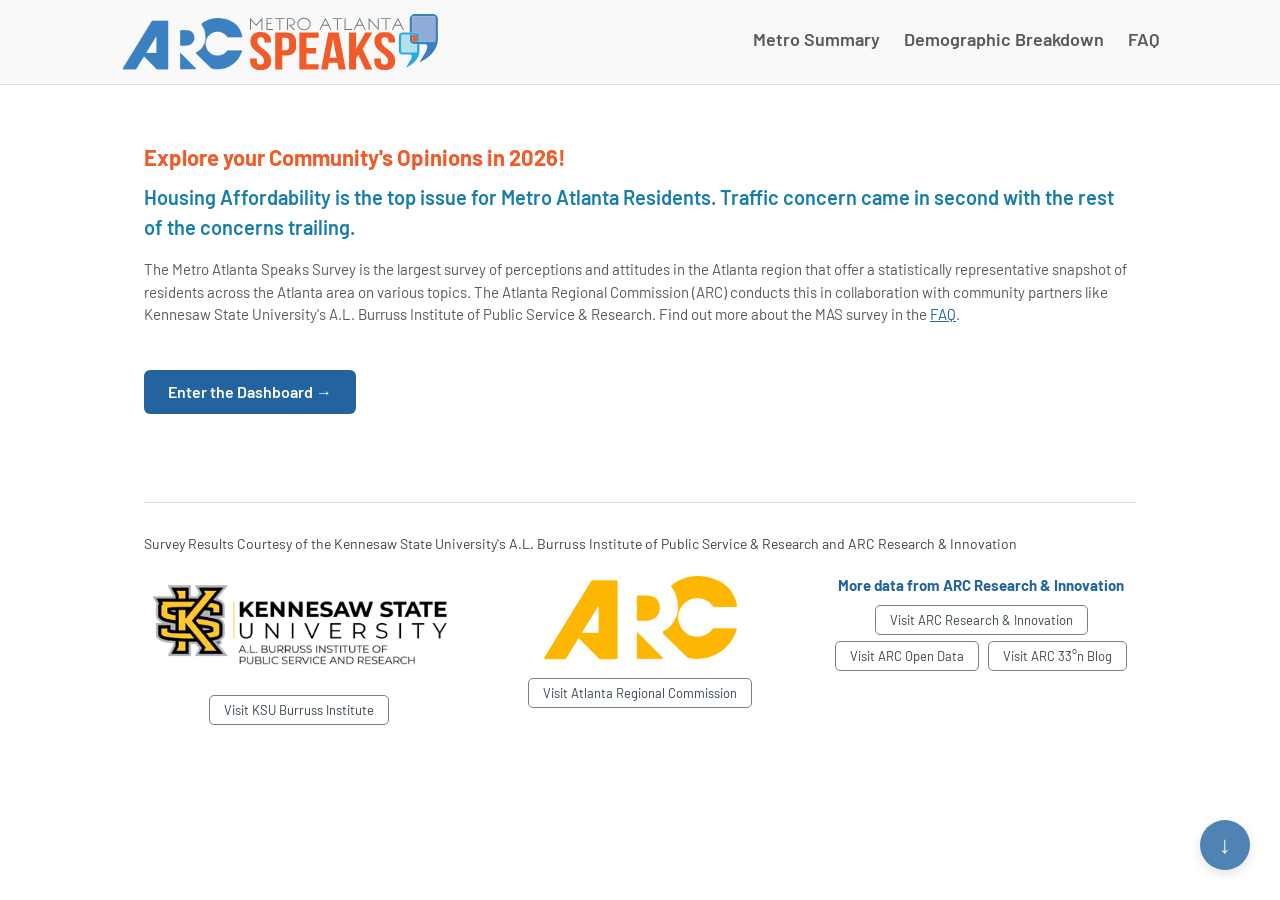
==== commit 1fad9362: "lots of edits to add in the 2026 data for the first version of the MAS 2026 dashboard" ====
--- a/index.html
+++ b/index.html
@@ -27,7 +27,7 @@
 
 <main class="page-shell splash-shell">
     <div class="intro-blurb">
-        <span class="headline">Explore your Community's Opinions in 2025!</span>
+        <span class="headline">Explore your Community's Opinions in 2026!</span>
         <span class="subline">Housing Affordability is the top issue for Metro Atlanta Residents. Traffic concern came in second with the rest of the concerns trailing.</span>
         <span class="fineprint">
             The Metro Atlanta Speaks Survey is the largest survey
--- a/css/style.css
+++ b/css/style.css
@@ -1,10 +1,4 @@
-/* Shared site-wide styles -- ported from MAS_Dashboard_App/lib/chrome.py's
-   injected <style> block and lib/mobile_views.py's inline HTML styles (the
-   mobile card/list styles are reproduced here as real CSS classes instead
-   of being generated as inline `style="..."` per element in JS, a
-   simplification available here that Streamlit's markdown-based rendering
-   didn't have). Colors/spacing/fonts are the same hand-tuned values as the
-   server app; nothing here is a redesign. */
+/* Site-wide styles for every page, including the mobile layouts. */
 
 @import url('https://fonts.googleapis.com/css2?family=Barlow:wght@400;500;600;700&display=swap');
 
@@ -17,25 +11,11 @@
     --label-color: #333333;
     --track-color: #ececec;
     --border-gray: #808080;
-    /* WCAG 2.2 SC 1.4.3 (4.5:1): #808080 only reaches ~3.95:1 against
-       white and ~2.17:1 for white text on top of it -- this is the same
-       gray, darkened just enough (verified against the exact relative-
-       luminance formula) to clear 4.5:1 in both directions, used only
-       where --border-gray was standing in for *text* (a switch label, an
-       icon's own text) rather than a border. --border-gray itself is left
-       alone since every other place it's used is a non-text border. */
+    /* Darker gray for text; meets WCAG 4.5:1 on white and with white text.
+       --border-gray is for non-text borders only. */
     --accessible-gray: #757575;
-    /* WCAG 2.1/2.2 SC 1.4.11 (3:1): the light grays this was borrowing
-       (#cfcfcf, #e0e0e0) as borders on real form controls (the demographic
-       dropdown, the question-picker panel, year/mode/demographic buttons,
-       the mobile <details> disclosures) only reach ~1.3-1.6:1 against
-       white -- their boundary is essentially imperceptible. This is the
-       same gray family, darkened to clear 3:1 with margin against white,
-       --header-bg, and --card-bg alike. Only used where a light gray was
-       standing in for an interactive control's boundary -- purely
-       decorative dividers/accents (.section-divider, .chart-card,
-       .info-box's stripe, etc.) are untouched since 1.4.11 doesn't apply
-       to them. */
+    /* Border for interactive controls; meets WCAG 3:1 against white,
+       --header-bg and --card-bg. Decorative dividers use lighter grays. */
     --control-border: #8d8d8d;
     --grid-color: #e5e5e5;
     --header-bg: #f9f9f9;
@@ -65,15 +45,13 @@
     padding: 0 1.5rem 3rem;
 }
 
-/* Demographic Breakdown ran a slightly wider column (68rem vs 65rem) in
-   the server app -- preserved exactly, not unified. */
+/* Demographic Breakdown uses a slightly wider column. */
 .page-shell--wide {
     max-width: 68rem;
 }
 
-/* --- Header: logo and nav share one bar, like a typical webpage header.
-   The page's own heading (e.g. "Metro Summary Dashboard") lives in the
-   content area below as .page-title, not in this bar. --- */
+/* --- Header: logos and nav in one bar. The page heading is .page-title,
+   below the header. --- */
 .site-header {
     position: relative;
     background-color: var(--header-bg);
@@ -93,22 +71,13 @@
     flex-wrap: wrap;
 }
 
-/* Groups the ARC logo and the site's own logo together as one flex item,
-   so the pair moves/wraps as a unit against the nav links on the other
-   side of .site-header__inner's space-between. flex-end (not center): the
-   ARC logo is sized to exactly the height of the "METRO ATLANTA SPEAKS"
-   wordmark within the site logo's own SVG (measured at its actual
-   rendered bounding box, top of "METRO ATLANTA" to bottom of "SPEAKS" --
-   ~93.3% of the SVG's full viewBox height, and the wordmark's own bottom
-   happens to already land flush with the SVG's own bottom edge), so
-   bottom-aligning
-   the two logos makes the ARC logo's top and bottom land exactly on the
-   wordmark's top and bottom, without needing to know the icon's own
-   separate bounds. */
+/* The ARC logo and site logo, kept together as one flex item. Bottom-
+   aligned because the ARC logo is sized to the height of the "METRO
+   ATLANTA SPEAKS" wordmark, which sits at the bottom of the site logo. */
 .site-header__brand {
     display: flex;
     align-items: flex-end;
-    gap: 16px;
+    gap: 6px;
 }
 
 .site-header__arc-logo {
@@ -131,12 +100,9 @@
     display: block;
 }
 
-/* --- Nav (sits inline with the logo inside .site-header__inner on
-   desktop; becomes a hamburger-triggered dropdown on mobile -- see the
-   max-width:768px block below). The checkbox/label pair is a pure-CSS
-   toggle (no JS): the checkbox is invisible, the label is the visible
-   hamburger button, and `:checked ~ .site-nav` reveals the panel. This
-   keeps the menu working even on faq.html, which loads no JS at all. --- */
+/* --- Nav: inline with the logo on desktop, a hamburger dropdown on
+   mobile (see the max-width:768px block). The hamburger is a CSS-only
+   checkbox toggle, so it works on pages that load no JS. --- */
 .nav-toggle-checkbox {
     display: none;
 }
@@ -151,8 +117,7 @@
     flex-wrap: wrap;
 }
 
-/* --- Page title (moved out of the header bar; renders below it, at the
-   top of each page's own content area) --- */
+/* --- Page title, at the top of each page's content --- */
 .page-title {
     color: var(--heading-blue);
     font-size: 34px;
@@ -178,10 +143,8 @@
     border-bottom-color: var(--heading-blue);
 }
 
-/* --- Intro blurb (splash page only): headline / subline / fineprint each
-   get their own line instead of running together as one paragraph, so
-   the hierarchy (hook -> key stat -> supporting detail) actually reads
-   as one. --- */
+/* --- Intro blurb (splash page): headline, subline and fine print on
+   separate lines. --- */
 .intro-blurb {
     line-height: 1.5;
     margin-bottom: 1.25rem;
@@ -197,9 +160,7 @@
 .intro-blurb .subline {
     display: block;
     margin-top: 0.5rem;
-    /* #29ABE2 was ~2.6:1 on white -- fails WCAG 2.2 SC 1.4.3 even under
-       the large-text 3:1 allowance. Darkened to #177da9 (~4.6:1), same
-       hue. */
+    /* Meets WCAG 4.5:1 on white. */
     color: #177da9;
     font-size: 20px;
     font-weight: 600;
@@ -228,10 +189,7 @@
 }
 
 .section-caption {
-    /* #8a8a8a was ~3.2:1 on --card-bg -- fails WCAG 2.2 SC 1.4.3 (4.5:1).
-       Reuses --title-font-color (already used for chart titles/subtitles,
-       already verified at ~6.5:1 on --card-bg) for a bit more contrast
-       than the minimum fix needed. */
+    /* Meets WCAG 4.5:1 on --card-bg. */
     color: var(--title-font-color);
     font-size: 14px;
     margin-top: 0.5rem;
@@ -291,10 +249,8 @@
     min-width: 190px;
 }
 
-/* Sized to its own content (not stretched) so the year pills get all the
-   leftover row width instead of splitting it evenly -- pushes this
-   column to sit further right, with just enough room for the pill toggle
-   itself, which lets a full year range (e.g. 2016-2025) fit on one line. */
+/* Sized to its content so the year buttons get the remaining width and a
+   full year range fits on one line. */
 .controls-row__mode {
     flex: 0 0 auto;
 }
@@ -311,12 +267,9 @@
     margin-bottom: 1rem;
 }
 
-/* --- Custom desktop question picker (questionPicker.js) -- replaces a
-   native <select> so the category badge, question text, and trend label
-   can each be individually colored/styled, which no browser allows
-   inside a native <option>. The closed button and every option row share
-   one 3-column grid, so all three pieces start at the same x position
-   everywhere, closed state included. --- */
+/* --- Desktop question picker (questionPicker.js). The button and every
+   option share one 3-column grid (category | question | trend) so the
+   columns line up. --- */
 .qpicker {
     position: relative;
 }
@@ -382,12 +335,8 @@
     background: #eaf3fb;
 }
 
-/* WCAG 2.1/2.2 SC 1.4.11 (3:1): removing the outline and relying only on
-   the #eaf3fb tint above left keyboard focus almost invisible (~1.1:1
-   against the panel's white background) -- fine as a mouse-hover cue,
-   nowhere near enough as the *only* indicator of which option is
-   focused. Keyboard focus gets its own real outline (~6.2:1) on top of
-   the same tint, rather than just the tint alone. */
+/* Keyboard focus gets a visible outline; the background tint alone is
+   too faint (WCAG 3:1). */
 .qpicker__option:focus {
     background: #eaf3fb;
     outline: 2px solid var(--heading-blue);
@@ -427,26 +376,19 @@
 }
 
 .qpicker-trend--available {
-    /* #15803d was ~4.47:1 on the option-row hover/selected background
-       (#eaf3fb) -- just under WCAG 2.2 SC 1.4.3's 4.5:1. Darkened
-       fractionally to #157e3c (~4.6:1), imperceptibly different. */
+    /* Meets WCAG 4.5:1 on the hover/selected background. */
     color: #157e3c;
     font-weight: 600;
 }
 
 .qpicker-trend--none {
-    /* #9ca3af was ~2.3-2.5:1 depending on background -- fails WCAG 2.2 SC
-       1.4.3 (4.5:1). Darkened to #656e7d, which clears 4.6:1 against
-       both backgrounds it appears on (white and the hover/selected
-       #eaf3fb). */
+    /* Meets WCAG 4.5:1 on white and the hover/selected background. */
     color: #656e7d;
     font-style: italic;
 }
 
-/* --- Inline help tooltip: a small "?" icon next to a field label whose
-   hover/focus popup carries the text Streamlit used to show via each
-   widget's `help=` parameter (a native little (?) affordance next to the
-   label, no static caption taking up permanent page space). --- */
+/* --- Help tooltip: a "?" icon next to a field label that shows help text
+   on hover or focus. --- */
 .help-icon {
     position: relative;
     display: inline-flex;
@@ -456,8 +398,7 @@
     height: 15px;
     margin-left: 6px;
     border-radius: 50%;
-    /* #b0b0b0 gave the white "?" only ~2.17:1 -- fails WCAG 2.2 SC 1.4.3
-       (4.5:1) badly. --accessible-gray clears 4.6:1. */
+    /* Meets WCAG 4.5:1 for the white "?". */
     background: var(--accessible-gray);
     color: white;
     font-size: 10px;
@@ -509,9 +450,7 @@
     display: block;
 }
 
-/* Year selector -- plain colored buttons, same look as .demo-segmented's
-   demographic buttons (solid blue when selected) rather than radio
-   inputs inside pill-shaped labels. */
+/* Year buttons, styled like the demographic buttons (solid blue when selected). */
 .year-radio-group {
     display: flex;
     gap: 0.5rem;
@@ -535,7 +474,7 @@
     color: white;
 }
 
-/* Topline/Detailed pill selector (mirrors st.pills) */
+/* Topline/Detailed toggle */
 .mode-pills {
     display: inline-flex;
     border: 1px solid var(--control-border);
@@ -558,9 +497,7 @@
     color: white;
 }
 
-/* --- Chart card toolbar row: a card's heading plus whatever controls sit
-   next to it (the stacked/small-multiples toggle, a "Download CSV" link)
-   -- reused across every chart card, not just the crosstab's. --- */
+/* --- Chart card toolbar: a card's heading and the controls beside it. --- */
 .chart-card__toolbar {
     display: flex;
     align-items: center;
@@ -573,8 +510,7 @@
     margin: 0;
 }
 
-/* Bottom-right "Download CSV" placement, under a card's chart/caption/tip
-   -- every chart card ends with one of these. */
+/* Download buttons at the bottom right of each chart card. */
 .chart-card__footer {
     display: flex;
     justify-content: flex-end;
@@ -603,24 +539,16 @@
     color: white;
 }
 
-/* A true sliding-switch look: one rounded track holding both labels, with
-   a persistent thumb element that slides between them (positioned by JS in
-   demographicBreakdown.js -- its left/width are set to match whichever
-   button is currently selected, and this transition is what makes it slide
-   rather than snap). The whole track has a single click handler (see
-   switchChartView() in demographicBreakdown.js) so clicking anywhere in it
-   -- not just precisely on the unselected label -- toggles the view, same
-   as a real switch. */
+/* Sliding switch: a rounded track with both labels and a thumb that JS
+   positions under the selected label (demographicBreakdown.js). The
+   transition makes the thumb slide. */
 .chart-view-toggle {
     position: relative;
     display: inline-flex;
     flex: 0 0 auto;
     gap: 2px;
     padding: 3px;
-    /* --border-gray (#808080) only gave the white label text ~3.3-4.0:1
-       here -- fails WCAG 2.2 SC 1.4.3 (4.5:1). --accessible-gray clears
-       4.6:1 in both this direction and the selected-label direction
-       below. */
+    /* Meets WCAG 4.5:1 for the white label text. */
     background: var(--accessible-gray);
     border-radius: 18px;
     cursor: pointer;
@@ -647,11 +575,7 @@
     border: none;
     border-radius: 15px;
     background: transparent;
-    /* Was 85% opacity -- even against the darker --accessible-gray track,
-       that composites to too light a gray to clear 4.5:1 (only pure
-       white does, at ~4.6:1). The selected/unselected states are already
-       clearly distinguished by the white pill background switching sides,
-       so losing this opacity dimming doesn't cost any legibility. */
+    /* Full opacity so the text meets WCAG 4.5:1. */
     color: #ffffff;
     cursor: pointer;
     transition: color 0.2s ease;
@@ -661,12 +585,8 @@
     color: var(--accessible-gray);
 }
 
-/* Crossfade + gentle scale applied to the crosstab chart when switching
-   between stacked and small-multiples (see switchChartView()). Plotly's
-   two layouts are structurally too different (one shared axis vs. N
-   independent subplot axes) to literally morph bar-by-bar, so this fakes
-   the "expanding apart" / "combining back together" feel with a fade-out
-   -> swap -> fade-in instead of an instant cut. */
+/* Fade and scale transition when switching between stacked and small
+   multiples (see switchChartView in demographicBreakdown.js). */
 #crosstab-container {
     transition: opacity 0.18s ease, transform 0.18s ease;
 }
@@ -681,22 +601,15 @@
     transform: scale(1.03);
 }
 
-/* Custom hover tooltip that follows the cursor (see attachCursorTooltip in
-   charts.js), used in place of Plotly's own hover label, which always
-   anchors to the data point (e.g. the end of a bar) rather than the mouse.
-   Appended straight to <body> and positioned `fixed` in viewport
-   coordinates, rather than `absolute` inside the chart's own container --
-   a scrollable container (e.g. small multiples' horizontal-scroll wrapper)
-   would otherwise clip it for any bar near that container's own edge. */
+/* Cursor-following chart tooltip (attachCursorTooltip in charts.js).
+   Fixed-positioned on <body> so scrollable chart wrappers can't clip it. */
 .cursor-tooltip {
     position: fixed;
     display: none;
     pointer-events: none;
     z-index: 1000;
     background: white;
-    /* --grid-color (#e5e5e5) is only ~1.26:1 against white -- fine for a
-       gridline, fails WCAG SC 1.4.11's 3:1 as this tooltip's own
-       boundary. --control-border clears 3.3:1. */
+    /* Meets WCAG 3:1 for the tooltip outline. */
     border: 1px solid var(--control-border);
     border-radius: 6px;
     padding: 6px 10px;
@@ -708,15 +621,13 @@
     white-space: nowrap;
 }
 
-/* Small multiples can be wider than the card (one panel per response
-   category) -- scrolls horizontally within the card instead of squeezing
-   every panel down to illegibility. */
+/* Small multiples can be wider than the card; scroll horizontally. */
 .small-multiples-scroll {
     overflow-x: auto;
     padding-bottom: 6px;
 }
 
-/* Demographic segmented control (mirrors st.segmented_control) */
+/* Demographic buttons (mobile) */
 .demo-segmented {
     display: flex;
     flex-wrap: wrap;
@@ -744,25 +655,14 @@
 /* --- Chart container --- */
 .chart-container {
     width: 100%;
-    /* iOS Safari's native double-tap-to-zoom gesture can misfire on a
-       quick tap over an interactive chart element (reported live: a tap
-       on a mobile line chart's point made the chart visibly resize/
-       "spaz" -- a long-press worked reliably instead, consistent with a
-       double-tap-zoom gesture being misdetected from a fast single tap).
-       "manipulation" disables that double-tap gesture specifically while
-       leaving pinch-to-zoom intact, so this doesn't touch page zoom
-       accessibility -- just the tap-specific gesture that was conflicting
-       with tapping a chart to see its tooltip. */
+    /* Disables double-tap-to-zoom on charts so a quick tap shows the tooltip
+       instead of resizing the chart. Pinch-to-zoom still works. */
     touch-action: manipulation;
 }
 
-/* --- Chart card: the off-white panel behind a section's heading, its
-   chart (Plotly charts render with a transparent background so this
-   shows through -- see charts.js), and its "Note:" caption together, so
-   they read as one unit instead of the chart alone having a backdrop.
-   :empty covers containers (like #historical-container) that are
-   sometimes cleared to nothing -- an empty card would otherwise show as
-   a floating blank box. --- */
+/* --- Chart card: the off-white panel behind a section's heading, chart
+   and caption. Charts have transparent backgrounds so this shows through.
+   Empty cards are hidden. --- */
 .chart-card {
     background: var(--card-bg);
     border: 1px solid var(--card-border);
@@ -775,7 +675,7 @@
     display: none;
 }
 
-/* --- Mobile: label-above-bar rows (ported from mobile_views._bar_row_html) --- */
+/* --- Mobile: label-above-bar rows --- */
 .bar-row {
     margin-bottom: 14px;
 }
@@ -815,7 +715,7 @@
     text-align: right;
 }
 
-/* Mobile topline list title (mirrors render_response_bar_list's italic caption) */
+/* Mobile topline list title */
 .mobile-topline-title {
     font-style: italic;
     color: var(--title-font-color);
@@ -823,7 +723,7 @@
     margin-bottom: 16px;
 }
 
-/* --- Mobile demographic cards (ported from mobile_views.render_demographic_card_list) --- */
+/* --- Mobile demographic cards --- */
 .demo-card-heading {
     font-weight: 600;
     color: var(--heading-blue);
@@ -874,7 +774,7 @@
     background: #eaf3fb;
 }
 
-/* --- Mobile question picker (ported from mobile_views.render_question_picker) --- */
+/* --- Mobile question picker --- */
 .mobile-qpicker {
     border: 1px solid var(--control-border);
     border-radius: 6px;
@@ -892,9 +792,7 @@
     gap: 8px;
 }
 
-/* The current selection's stacked rows need to fill the row (not
-   shrink-wrap to their own content) so the chevron sits at the true
-   right edge and long question text wraps instead of getting squeezed. */
+/* Fill the row so the chevron sits at the right edge and long text wraps. */
 .mobile-qpicker__summary .mobile-qpicker__option-rows {
     flex: 1 1 auto;
     min-width: 0;
@@ -904,8 +802,7 @@
     display: none;
 }
 
-/* Down-arrow affordance so this reads as a dropdown -- flips to point up
-   once expanded (details[open], native to <details>/<summary>). */
+/* Down arrow; points up when the list is open. */
 .mobile-qpicker__summary::after {
     content: "\25BC";
     flex: 0 0 auto;
@@ -924,7 +821,7 @@
 
 .mobile-qpicker__caption {
     font-size: 12px;
-    /* #808080 was ~3.95:1 on white -- fails WCAG 2.2 SC 1.4.3 (4.5:1). */
+    /* Meets WCAG 4.5:1 on white. */
     color: var(--accessible-gray);
     margin-bottom: 6px;
 }
@@ -950,12 +847,8 @@
     cursor: default;
 }
 
-/* Category badge / question / trend label stacked one per line -- a
-   phone screen isn't wide enough for the desktop dropdown's fixed
-   3-column layout (questionPicker.js), so each piece gets its own row
-   instead. A flex column blockifies its children regardless of their own
-   display type, so the shared .qpicker-category/-question/-trend spans
-   (built for that grid) stack correctly here with no changes to them. */
+/* Category, question and trend label stacked one per line to fit a phone
+   screen. */
 .mobile-qpicker__option-rows {
     display: flex;
     flex-direction: column;
@@ -966,11 +859,8 @@
     text-align: left;
 }
 
-/* --- Splash page (index.html): just the intro blurb plus a CTA into the
-   dashboard. The mobile "best viewed on desktop" note used to be a
-   dismissible popup shown on the dashboard pages; it now lives inline at
-   the end of this blurb instead (see splash.js), so there's no popup
-   markup/CSS anymore. --- */
+/* --- Splash page (index.html): intro blurb and a button into the
+   dashboard. --- */
 .splash-shell {
     padding-top: 2rem;
 }
@@ -1046,11 +936,8 @@
     margin-bottom: 0.5rem;
 }
 
-/* --- Scroll indicator: was purely decorative in the server app (a CSS
-   rule shipped on every page with no click handler ever wired to it
-   there); this build makes it a real button -- click scrolls the page
-   down about one screen, then it fades out and removes itself (see
-   js/scrollIndicator.js, loaded on every page). --- */
+/* --- Scroll indicator: clicking scrolls down about one screen, then the
+   button fades out (js/scrollIndicator.js). --- */
 .scroll-indicator {
     position: fixed;
     bottom: 30px;
@@ -1111,9 +998,7 @@
     display: none;
 }
 
-/* Down-arrow affordance -- same pattern as .mobile-qpicker__summary --
-   so it's clear each question is expandable, and flips to point up once
-   a question is open (details[open], native to <details>/<summary>). */
+/* Down arrow; points up when a question is open. */
 .faq-item__summary::after {
     content: "\25BC";
     flex: 0 0 auto;
@@ -1145,7 +1030,7 @@
         height: 39.2px;
     }
     .site-header__brand {
-        gap: 10px;
+        gap: 4px;
     }
     .site-header__logo img {
         height: 42px;
@@ -1160,8 +1045,7 @@
         flex-direction: column;
     }
 
-    /* Hamburger button replaces the horizontal nav row, which was
-       wrapping to two lines on narrow phone screens. */
+    /* Hamburger button in place of the nav links on narrow screens. */
     .nav-toggle-btn {
         display: flex;
         flex-direction: column;
